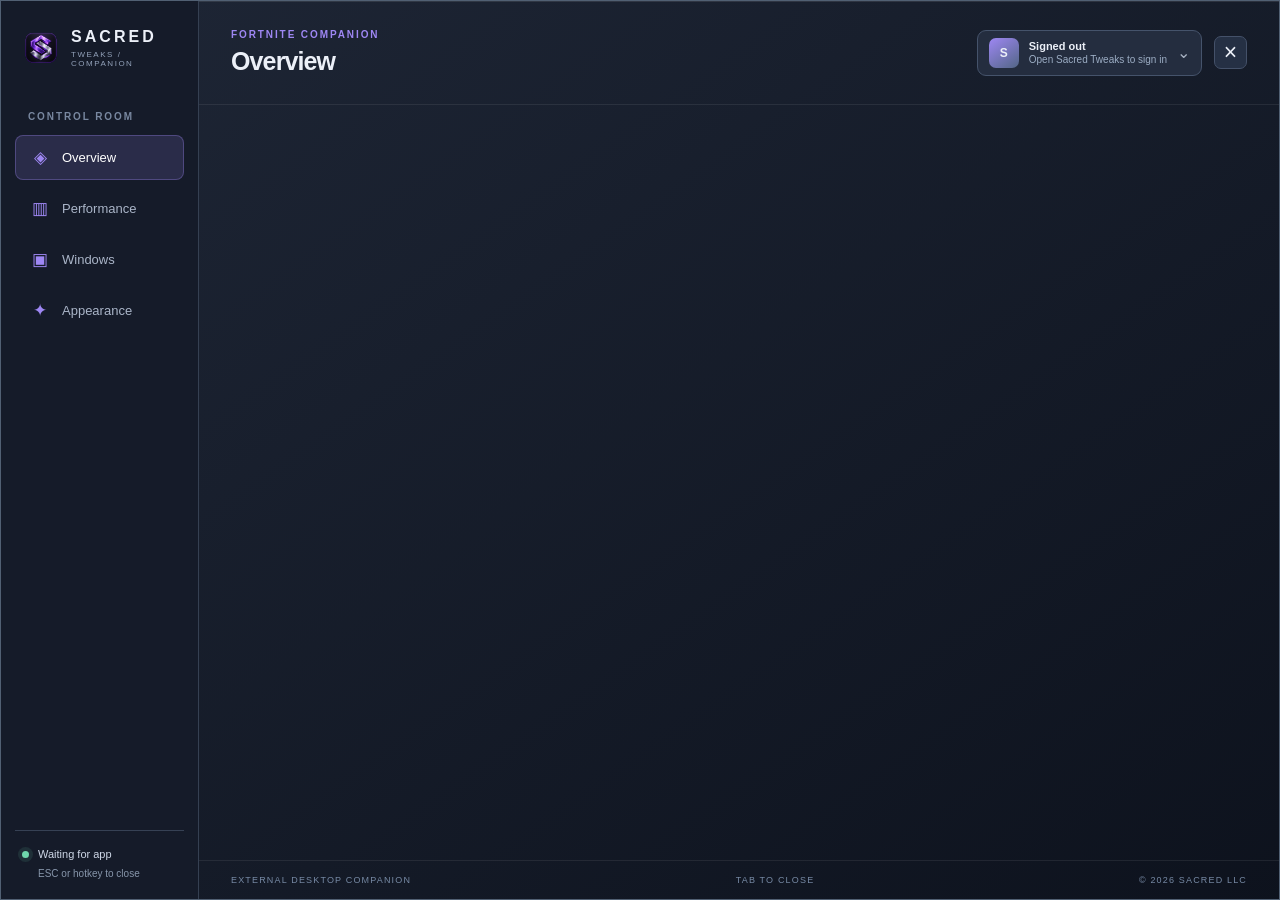
==== web/overlay.html @ 525fccee "Replace Game Bar widget with standalone Fortnite companion window" ====
<!doctype html>
<html lang="en">
<head>
 <meta charset="utf-8">
 <meta name="viewport" content="width=device-width,initial-scale=1">
 <meta http-equiv="Content-Security-Policy" content="default-src 'self'; script-src 'self' 'unsafe-eval'; style-src 'self' 'unsafe-inline'; img-src 'self' data:; connect-src 'none'; object-src 'none'; base-uri 'none'">
 <title>Sacred Tweaks • Companion</title>
 <link rel="icon" href="../assets/sacred-app-icon.png">
 <link rel="stylesheet" href="overlay.css">
 <script defer src="overlay.js"></script>
</head>
<body>
 <div class="shell">
  <aside class="rail">
   <div class="brand"><img src="../assets/sacred-app-icon.png" alt=""><span><strong>SACRED</strong><small>TWEAKS / COMPANION</small></span></div>
   <div class="rail-label">CONTROL ROOM</div>
   <nav aria-label="Overlay pages">
    <button class="nav active" data-page="overview"><span class="symbol">◈</span> Overview</button>
    <button class="nav" data-page="performance"><span class="symbol">▥</span> Performance</button>
    <button class="nav" data-page="windows"><span class="symbol">▣</span> Windows</button>
    <button class="nav" data-page="appearance"><span class="symbol">✦</span> Appearance</button>
   </nav>
   <div class="rail-foot"><span class="live-dot"></span><span id="rail-status">Waiting for app</span><small>ESC or hotkey to close</small></div>
  </aside>
  <div class="workspace">
   <header class="header">
    <div><div class="overline" id="eyebrow">FORTNITE COMPANION</div><h1 id="title">Overview</h1></div>
    <div class="header-actions">
     <button id="account-button" class="account" aria-expanded="false"><span id="avatar" class="avatar">S</span><span><strong id="username">Signed out</strong><small id="license-time">Open Sacred Tweaks to sign in</small></span><span class="chevron">⌄</span></button>
     <button class="close" id="close-button" aria-label="Close overlay">×</button>
     <div class="account-popover" id="account-popover" hidden></div>
    </div>
   </header>
   <main class="content" id="content" aria-live="polite"></main>
   <footer><span>EXTERNAL DESKTOP COMPANION</span><span id="footer-key">TAB TO CLOSE</span><span>© 2026 SACRED LLC</span></footer>
  </div>
 </div>
 <div id="toast" role="status" aria-live="polite"></div>
</body>
</html>
---- web/overlay.css ----
:root{--accent:#9e87f3;--accent-rgb:158,135,243;--surface:#161b26;--panel:#202736;--ink:#ecf0f8;--muted:#9ba8bc;--line:#354052;--opacity:.94;color-scheme:dark}
*{box-sizing:border-box}html,body{margin:0;height:100%;font-family:"Segoe UI Variable","Segoe UI",sans-serif;color:var(--ink);background:#111722}body{overflow:hidden}
button,select,input{font:inherit}button{cursor:pointer;color:inherit}button:focus-visible,select:focus-visible,input:focus-visible{outline:2px solid var(--accent);outline-offset:2px}
.shell{display:grid;grid-template-columns:198px minmax(0,1fr);height:100%;border:1px solid #516073;background:linear-gradient(145deg,rgba(31,39,55,var(--opacity)),rgba(13,18,29,var(--opacity)));box-shadow:inset 0 1px #ffffff18}
.rail{background:#151b29;border-right:1px solid #354052;display:flex;flex-direction:column;padding:27px 14px 20px}
.brand{display:flex;align-items:center;gap:12px;padding:0 8px 43px}.brand img{width:36px;height:36px}.brand strong{font-size:16px;letter-spacing:.19em}.brand small{display:block;color:#93a2ba;font-size:8px;letter-spacing:.19em;margin-top:4px}
.rail-label,.overline{color:var(--accent);font-size:10px;font-weight:700;letter-spacing:.19em}.rail-label{padding:0 13px 13px;color:#7988a0}
nav{display:grid;gap:6px}.nav{display:flex;align-items:center;gap:12px;width:100%;border:1px solid transparent;background:transparent;text-align:left;padding:11px 14px;border-radius:8px;font-size:13px;color:#aab5c8;transition:background .16s,color .16s,transform .16s}.nav:hover{background:#283044;color:#fff;transform:translateX(2px)}.nav.active{background:rgba(var(--accent-rgb),.16);color:#fff;border-color:rgba(var(--accent-rgb),.32)}.symbol{width:20px;text-align:center;color:var(--accent);font-size:17px}
.rail-foot{margin-top:auto;border-top:1px solid #364154;padding:17px 7px 0;font-size:11px;color:#ced7e7;display:grid;grid-template-columns:8px 1fr;align-items:center;gap:8px}.rail-foot small{grid-column:2;color:#8796ab;font-size:10px}.live-dot{height:7px;width:7px;background:#6fd7ad;border-radius:50%;box-shadow:0 0 0 4px #6fd7ad1c}
.workspace{display:flex;flex-direction:column;min-width:0}.header{height:104px;display:flex;align-items:center;justify-content:space-between;padding:24px 32px;border-bottom:1px solid #ffffff13;gap:12px}.header h1{margin:7px 0 0;font-size:25px;letter-spacing:-.035em;font-weight:650}.header-actions{position:relative;display:flex;align-items:center;gap:12px}
.account{background:#242d3f;border:1px solid #45536b;border-radius:9px;display:flex;align-items:center;gap:10px;text-align:left;padding:7px 11px;min-width:187px}.account:hover,.close:hover{border-color:var(--accent);background:#2b344a}.avatar{background:linear-gradient(145deg,var(--accent),#526686);height:30px;width:30px;border-radius:7px;display:grid;place-items:center;font-size:12px;font-weight:700}.account strong{display:block;font-size:11px;max-width:120px;overflow:hidden;text-overflow:ellipsis;white-space:nowrap}.account small{display:block;color:#9cadc4;font-size:10px;margin-top:2px}.chevron{margin-left:auto;color:#a9b4c4}.close{width:33px;height:33px;border:1px solid #445169;border-radius:7px;background:#253044;font-size:23px;line-height:1;transition:.16s}
.account[data-tier=elite] .avatar{background:linear-gradient(145deg,#bf9aff,#59479b)}.account[data-tier=pro] .avatar{background:linear-gradient(145deg,#79bcec,#3e6b8d)}.account[data-tier=core] .avatar{background:linear-gradient(145deg,#a7b2c5,#556272)}
.account-popover{position:absolute;z-index:5;right:45px;top:49px;width:230px;background:#263147;border:1px solid #52617b;border-radius:9px;padding:16px;box-shadow:0 18px 38px #0008;font-size:12px}.account-popover[hidden]{display:none}.account-popover strong,.account-popover small{display:block}.account-popover small{color:#a4b1c6;margin-top:5px}.account-popover button{width:100%;margin-top:13px;background:#35415b;border:1px solid #60718d;border-radius:6px;padding:8px}
.content{flex:1;overflow-y:auto;padding:27px 32px 22px;scrollbar-color:#4a5a70 transparent}.page{animation:enter .23s ease both}@keyframes enter{from{opacity:0;transform:translateY(8px)}to{opacity:1;transform:translateY(0)}}
.intro{display:flex;align-items:flex-start;justify-content:space-between;gap:15px;margin-bottom:22px}.intro h2{font-size:20px;margin:0 0 5px;letter-spacing:-.025em;font-weight:600}.intro p{margin:0;color:var(--muted);font-size:12px;line-height:1.5}.label{font-size:10px;letter-spacing:.16em;font-weight:700;color:var(--accent);margin-bottom:11px}
.grid{display:grid;grid-template-columns:1.18fr 1fr;gap:14px}.card{background:linear-gradient(160deg,#252e40,#1b2332);border:1px solid #3e4d63;border-radius:11px;padding:19px;min-width:0}.card h3{font-size:14px;margin:0 0 12px}.card p{color:#aebbd0;font-size:12px;line-height:1.55;margin:0}.card.wide{grid-column:1/-1}.metric{font-size:29px;font-weight:650;letter-spacing:-.04em;margin:10px 0 5px}.metric small{font-size:12px;color:#9eabc0;letter-spacing:0;font-weight:400}.pill{display:inline-flex;align-items:center;gap:7px;border:1px solid rgba(var(--accent-rgb),.4);background:rgba(var(--accent-rgb),.13);color:#d8d0ff;padding:6px 10px;border-radius:5px;font-size:10px;font-weight:700;letter-spacing:.07em}.muted{color:#aebbd0}.row{display:flex;align-items:center;justify-content:space-between;gap:12px}.stack{display:grid;gap:12px}
.button,.chip{border:1px solid #526078;border-radius:7px;background:#313d54;padding:9px 13px;font-size:12px;font-weight:600;transition:background .16s,transform .16s,border .16s}.button:hover,.chip:hover{background:#3b4b65;transform:translateY(-1px)}.button:active,.chip:active{transform:translateY(1px)}.button.primary{background:var(--accent);color:#101522;border-color:var(--accent)}.button.primary:hover{filter:brightness(1.12)}.button:disabled{opacity:.45;cursor:not-allowed;transform:none}
.field{display:grid;gap:7px;font-size:11px;color:#c4d0e0}.field select,.field input[type=number]{background:#17202e;border:1px solid #536179;border-radius:7px;color:#eef3fa;height:37px;padding:0 11px}.field input[type=range]{width:100%;accent-color:var(--accent);cursor:pointer}.options{display:grid;grid-template-columns:repeat(2,minmax(0,1fr));gap:9px}.choice{border:1px solid #4b5a72;border-radius:8px;padding:13px;background:#232d40;cursor:pointer}.choice:has(input:checked){border-color:var(--accent);background:rgba(var(--accent-rgb),.14)}.choice input{accent-color:var(--accent);margin:0 8px 0 0}.choice strong{font-size:12px}.choice small{display:block;color:#9eacc0;font-size:10px;margin:5px 0 0 22px}.result{max-height:150px;overflow:auto;color:#b7c7d9;font-size:11px}.result div{padding:6px;border-bottom:1px solid #ffffff13}.notice{border-left:2px solid var(--accent);padding:10px 12px;background:#2b3142;color:#b8c5d8;font-size:11px;line-height:1.5}
footer{display:flex;justify-content:space-between;padding:14px 32px;border-top:1px solid #ffffff13;color:#778aa5;font-size:9px;letter-spacing:.13em}
#toast{position:absolute;bottom:48px;right:26px;max-width:350px;background:#35415a;color:#f4f6fc;border:1px solid #70809b;border-radius:7px;padding:10px 14px;box-shadow:0 9px 24px #0008;font-size:12px}#toast:empty{display:none}
body[data-accent=blue]{--accent:#76bdeb;--accent-rgb:118,189,235}body[data-accent=amber]{--accent:#e5bc7c;--accent-rgb:229,188,124}body[data-reduced=true] *,body[data-reduced=true] *:before{animation:none!important;transition:none!important}
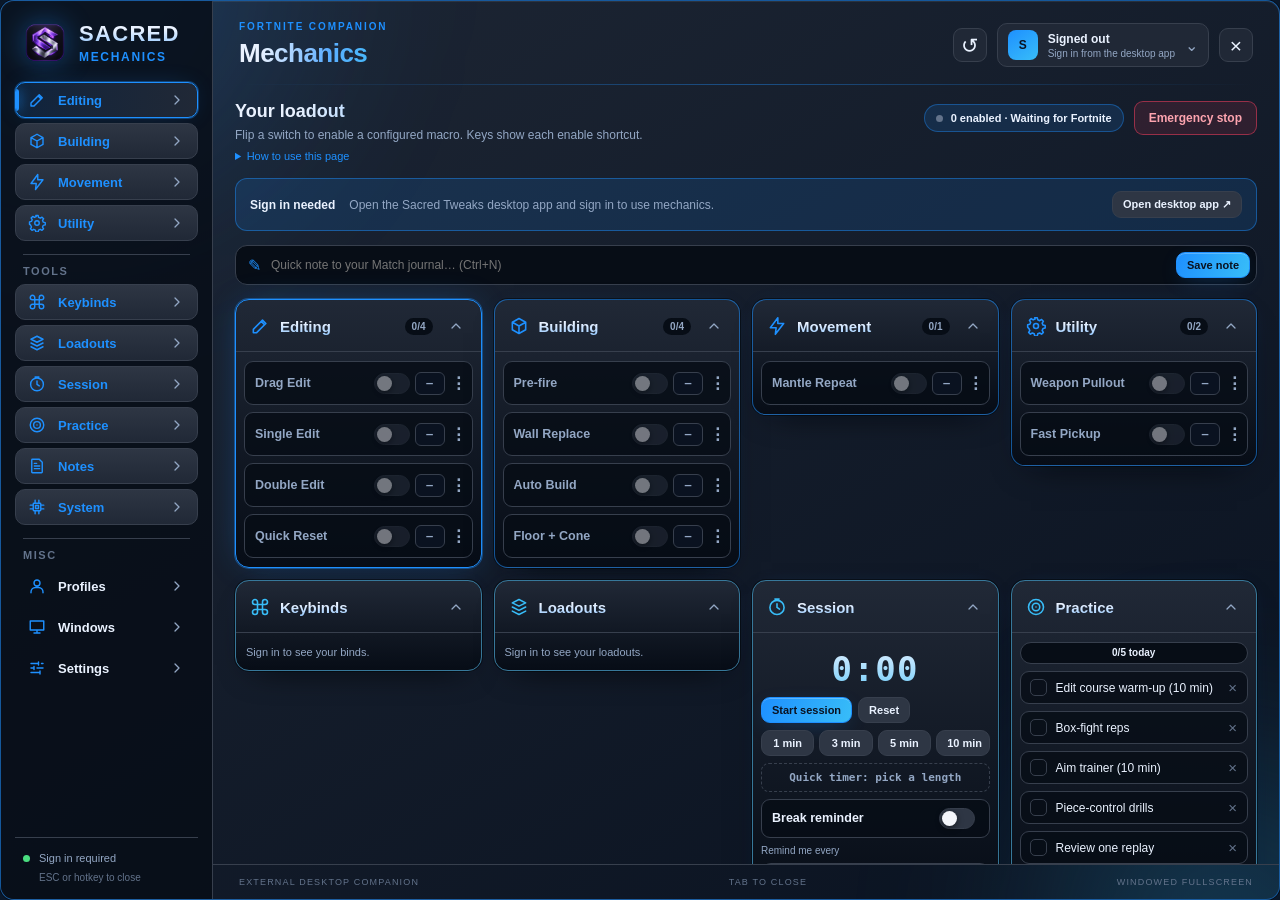
==== commit 5c414aaa: "Sacred Tweaks 0.7.0: auto-updater, redesigned UI and new server features - Server: public update fee" ====
--- a/web/overlay.html
+++ b/web/overlay.html
@@ -7,32 +7,53 @@
  <title>Sacred Tweaks • Companion</title>
  <link rel="icon" href="../assets/sacred-app-icon.png">
  <link rel="stylesheet" href="overlay.css">
+ <link rel="stylesheet" href="effects.css">
+ <script defer src="themes.js"></script>
+ <script defer src="sound.js"></script>
+ <script defer src="particles.js"></script>
+ <script defer src="select.js"></script>
  <script defer src="overlay.js"></script>
+ <script defer src="motion.js"></script>
 </head>
 <body>
  <div class="shell">
   <aside class="rail">
-   <div class="brand"><img src="../assets/sacred-app-icon.png" alt=""><span><strong>SACRED</strong><small>TWEAKS / COMPANION</small></span></div>
-   <div class="rail-label">CONTROL ROOM</div>
-   <nav aria-label="Overlay pages">
-    <button class="nav active" data-page="overview"><span class="symbol">◈</span> Overview</button>
-    <button class="nav" data-page="performance"><span class="symbol">▥</span> Performance</button>
-    <button class="nav" data-page="windows"><span class="symbol">▣</span> Windows</button>
-    <button class="nav" data-page="appearance"><span class="symbol">✦</span> Appearance</button>
+   <div class="brand"><img src="../assets/sacred-app-icon.png" alt=""><span><strong>SACRED</strong><small>MECHANICS</small></span></div>
+   <nav aria-label="Mechanic categories">
+    <button class="nav" data-page="home" data-cat="editing"><svg class="ico" viewBox="0 0 24 24" aria-hidden="true"><path d="M4 20h4L19 9l-4-4L4 16z M13.5 6.5l4 4"/></svg><span>Editing</span><svg class="chev" viewBox="0 0 24 24" aria-hidden="true"><path d="m9 6 6 6-6 6"/></svg></button>
+    <button class="nav" data-page="home" data-cat="building"><svg class="ico" viewBox="0 0 24 24" aria-hidden="true"><path d="m12 3 8 4.5v9L12 21l-8-4.5v-9z M12 12l8-4.5 M12 12v9 M12 12 4 7.5"/></svg><span>Building</span><svg class="chev" viewBox="0 0 24 24" aria-hidden="true"><path d="m9 6 6 6-6 6"/></svg></button>
+    <button class="nav" data-page="home" data-cat="movement"><svg class="ico" viewBox="0 0 24 24" aria-hidden="true"><path d="M13 2 4 14h7l-1 8 10-13h-7z"/></svg><span>Movement</span><svg class="chev" viewBox="0 0 24 24" aria-hidden="true"><path d="m9 6 6 6-6 6"/></svg></button>
+    <button class="nav" data-page="home" data-cat="utility"><svg class="ico" viewBox="0 0 24 24" aria-hidden="true"><path d="M12 9a3 3 0 1 0 0 6 3 3 0 0 0 0-6z M10.5 2h3l.6 2.6 2.3 1 2.3-1.4 2.1 2.1-1.4 2.3 1 2.3 2.6.6v3l-2.6.6-1 2.3 1.4 2.3-2.1 2.1-2.3-1.4-2.3 1-.6 2.6h-3l-.6-2.6-2.3-1-2.3 1.4-2.1-2.1 1.4-2.3-1-2.3L2 13.5v-3l2.6-.6 1-2.3-1.4-2.3 2.1-2.1 2.3 1.4 2.3-1z"/></svg><span>Utility</span><svg class="chev" viewBox="0 0 24 24" aria-hidden="true"><path d="m9 6 6 6-6 6"/></svg></button>
+   </nav>
+   <div class="rail-label">TOOLS</div>
+   <nav aria-label="Companion tools">
+    <button class="nav" data-page="home" data-cat="keybinds"><svg class="ico" viewBox="0 0 24 24" aria-hidden="true"><path d="M9 6a3 3 0 1 0-3 3h12a3 3 0 1 0-3-3v12a3 3 0 1 0 3-3H6a3 3 0 1 0 3 3z"/></svg><span>Keybinds</span><svg class="chev" viewBox="0 0 24 24" aria-hidden="true"><path d="m9 6 6 6-6 6"/></svg></button>
+    <button class="nav" data-page="home" data-cat="loadouts"><svg class="ico" viewBox="0 0 24 24" aria-hidden="true"><path d="M12 3 4 7l8 4 8-4z M4 12l8 4 8-4 M4 17l8 4 8-4"/></svg><span>Loadouts</span><svg class="chev" viewBox="0 0 24 24" aria-hidden="true"><path d="m9 6 6 6-6 6"/></svg></button>
+    <button class="nav" data-page="home" data-cat="session"><svg class="ico" viewBox="0 0 24 24" aria-hidden="true"><path d="M12 21a8.5 8.5 0 1 0 0-17 8.5 8.5 0 0 0 0 17z M12 8v4.5l3 2 M9.5 2.5h5"/></svg><span>Session</span><svg class="chev" viewBox="0 0 24 24" aria-hidden="true"><path d="m9 6 6 6-6 6"/></svg></button>
+    <button class="nav" data-page="home" data-cat="practice"><svg class="ico" viewBox="0 0 24 24" aria-hidden="true"><path d="M12 21a9 9 0 1 0 0-18 9 9 0 0 0 0 18z M12 16.5a4.5 4.5 0 1 0 0-9 4.5 4.5 0 0 0 0 9z M12 12h.01"/></svg><span>Practice</span><svg class="chev" viewBox="0 0 24 24" aria-hidden="true"><path d="m9 6 6 6-6 6"/></svg></button>
+    <button class="nav" data-page="home" data-cat="notes"><svg class="ico" viewBox="0 0 24 24" aria-hidden="true"><path d="M6 3h9l4 4v13a1 1 0 0 1-1 1H6a1 1 0 0 1-1-1V4a1 1 0 0 1 1-1z M8.5 12h7 M8.5 15.5h7 M8.5 8.5h3"/></svg><span>Notes</span><svg class="chev" viewBox="0 0 24 24" aria-hidden="true"><path d="m9 6 6 6-6 6"/></svg></button>
+    <button class="nav" data-page="home" data-cat="system"><svg class="ico" viewBox="0 0 24 24" aria-hidden="true"><path d="M8 7h8a1 1 0 0 1 1 1v8a1 1 0 0 1-1 1H8a1 1 0 0 1-1-1V8a1 1 0 0 1 1-1z M10 10h4v4h-4z M9.5 3v4 M14.5 3v4 M9.5 17v4 M14.5 17v4 M3 9.5h4 M3 14.5h4 M17 9.5h4 M17 14.5h4"/></svg><span>System</span><svg class="chev" viewBox="0 0 24 24" aria-hidden="true"><path d="m9 6 6 6-6 6"/></svg></button>
+   </nav>
+   <div class="rail-label">MISC</div>
+   <nav aria-label="Companion pages">
+    <button class="nav plain" data-page="macros"><svg class="ico" viewBox="0 0 24 24" aria-hidden="true"><path d="M12 12a4 4 0 1 0 0-8 4 4 0 0 0 0 8z M4 21v-1a6 6 0 0 1 6-6h4a6 6 0 0 1 6 6v1"/></svg><span>Profiles</span><svg class="chev" viewBox="0 0 24 24" aria-hidden="true"><path d="m9 6 6 6-6 6"/></svg></button>
+    <button class="nav plain" data-page="windows"><svg class="ico" viewBox="0 0 24 24" aria-hidden="true"><path d="M3 4h18v12H3z M8 20h8 M12 16v4"/></svg><span>Windows</span><svg class="chev" viewBox="0 0 24 24" aria-hidden="true"><path d="m9 6 6 6-6 6"/></svg></button>
+    <button class="nav plain" data-page="appearance"><svg class="ico" viewBox="0 0 24 24" aria-hidden="true"><path d="M4 6h10 M18 6h2 M4 12h4 M12 12h8 M4 18h12 M14 4v4 M8 10v4 M16 16v4"/></svg><span>Settings</span><svg class="chev" viewBox="0 0 24 24" aria-hidden="true"><path d="m9 6 6 6-6 6"/></svg></button>
    </nav>
    <div class="rail-foot"><span class="live-dot"></span><span id="rail-status">Waiting for app</span><small>ESC or hotkey to close</small></div>
   </aside>
   <div class="workspace">
    <header class="header">
-    <div><div class="overline" id="eyebrow">FORTNITE COMPANION</div><h1 id="title">Overview</h1></div>
+    <div><div class="overline" id="eyebrow">FORTNITE COMPANION</div><h1 id="title">Mechanics</h1></div>
     <div class="header-actions">
+     <button class="close reset-layout" id="reset-layout" aria-label="Reset overlay size and position" title="Reset overlay size and position">↺</button>
      <button id="account-button" class="account" aria-expanded="false"><span id="avatar" class="avatar">S</span><span><strong id="username">Signed out</strong><small id="license-time">Open Sacred Tweaks to sign in</small></span><span class="chevron">⌄</span></button>
      <button class="close" id="close-button" aria-label="Close overlay">×</button>
      <div class="account-popover" id="account-popover" hidden></div>
     </div>
    </header>
    <main class="content" id="content" aria-live="polite"></main>
-   <footer><span>EXTERNAL DESKTOP COMPANION</span><span id="footer-key">TAB TO CLOSE</span><span>© 2026 SACRED LLC</span></footer>
+   <footer><span>EXTERNAL DESKTOP COMPANION</span><span id="footer-key">TAB TO CLOSE</span><span>WINDOWED FULLSCREEN</span></footer>
   </div>
  </div>
  <div id="toast" role="status" aria-live="polite"></div>
--- a/web/overlay.css
+++ b/web/overlay.css
@@ -1,21 +1,315 @@
-:root{--accent:#9e87f3;--accent-rgb:158,135,243;--surface:#161b26;--panel:#202736;--ink:#ecf0f8;--muted:#9ba8bc;--line:#354052;--opacity:.94;color-scheme:dark}
-*{box-sizing:border-box}html,body{margin:0;height:100%;font-family:"Segoe UI Variable","Segoe UI",sans-serif;color:var(--ink);background:#111722}body{overflow:hidden}
-button,select,input{font:inherit}button{cursor:pointer;color:inherit}button:focus-visible,select:focus-visible,input:focus-visible{outline:2px solid var(--accent);outline-offset:2px}
-.shell{display:grid;grid-template-columns:198px minmax(0,1fr);height:100%;border:1px solid #516073;background:linear-gradient(145deg,rgba(31,39,55,var(--opacity)),rgba(13,18,29,var(--opacity)));box-shadow:inset 0 1px #ffffff18}
-.rail{background:#151b29;border-right:1px solid #354052;display:flex;flex-direction:column;padding:27px 14px 20px}
-.brand{display:flex;align-items:center;gap:12px;padding:0 8px 43px}.brand img{width:36px;height:36px}.brand strong{font-size:16px;letter-spacing:.19em}.brand small{display:block;color:#93a2ba;font-size:8px;letter-spacing:.19em;margin-top:4px}
-.rail-label,.overline{color:var(--accent);font-size:10px;font-weight:700;letter-spacing:.19em}.rail-label{padding:0 13px 13px;color:#7988a0}
-nav{display:grid;gap:6px}.nav{display:flex;align-items:center;gap:12px;width:100%;border:1px solid transparent;background:transparent;text-align:left;padding:11px 14px;border-radius:8px;font-size:13px;color:#aab5c8;transition:background .16s,color .16s,transform .16s}.nav:hover{background:#283044;color:#fff;transform:translateX(2px)}.nav.active{background:rgba(var(--accent-rgb),.16);color:#fff;border-color:rgba(var(--accent-rgb),.32)}.symbol{width:20px;text-align:center;color:var(--accent);font-size:17px}
-.rail-foot{margin-top:auto;border-top:1px solid #364154;padding:17px 7px 0;font-size:11px;color:#ced7e7;display:grid;grid-template-columns:8px 1fr;align-items:center;gap:8px}.rail-foot small{grid-column:2;color:#8796ab;font-size:10px}.live-dot{height:7px;width:7px;background:#6fd7ad;border-radius:50%;box-shadow:0 0 0 4px #6fd7ad1c}
-.workspace{display:flex;flex-direction:column;min-width:0}.header{height:104px;display:flex;align-items:center;justify-content:space-between;padding:24px 32px;border-bottom:1px solid #ffffff13;gap:12px}.header h1{margin:7px 0 0;font-size:25px;letter-spacing:-.035em;font-weight:650}.header-actions{position:relative;display:flex;align-items:center;gap:12px}
-.account{background:#242d3f;border:1px solid #45536b;border-radius:9px;display:flex;align-items:center;gap:10px;text-align:left;padding:7px 11px;min-width:187px}.account:hover,.close:hover{border-color:var(--accent);background:#2b344a}.avatar{background:linear-gradient(145deg,var(--accent),#526686);height:30px;width:30px;border-radius:7px;display:grid;place-items:center;font-size:12px;font-weight:700}.account strong{display:block;font-size:11px;max-width:120px;overflow:hidden;text-overflow:ellipsis;white-space:nowrap}.account small{display:block;color:#9cadc4;font-size:10px;margin-top:2px}.chevron{margin-left:auto;color:#a9b4c4}.close{width:33px;height:33px;border:1px solid #445169;border-radius:7px;background:#253044;font-size:23px;line-height:1;transition:.16s}
-.account[data-tier=elite] .avatar{background:linear-gradient(145deg,#bf9aff,#59479b)}.account[data-tier=pro] .avatar{background:linear-gradient(145deg,#79bcec,#3e6b8d)}.account[data-tier=core] .avatar{background:linear-gradient(145deg,#a7b2c5,#556272)}
-.account-popover{position:absolute;z-index:5;right:45px;top:49px;width:230px;background:#263147;border:1px solid #52617b;border-radius:9px;padding:16px;box-shadow:0 18px 38px #0008;font-size:12px}.account-popover[hidden]{display:none}.account-popover strong,.account-popover small{display:block}.account-popover small{color:#a4b1c6;margin-top:5px}.account-popover button{width:100%;margin-top:13px;background:#35415b;border:1px solid #60718d;border-radius:6px;padding:8px}
-.content{flex:1;overflow-y:auto;padding:27px 32px 22px;scrollbar-color:#4a5a70 transparent}.page{animation:enter .23s ease both}@keyframes enter{from{opacity:0;transform:translateY(8px)}to{opacity:1;transform:translateY(0)}}
-.intro{display:flex;align-items:flex-start;justify-content:space-between;gap:15px;margin-bottom:22px}.intro h2{font-size:20px;margin:0 0 5px;letter-spacing:-.025em;font-weight:600}.intro p{margin:0;color:var(--muted);font-size:12px;line-height:1.5}.label{font-size:10px;letter-spacing:.16em;font-weight:700;color:var(--accent);margin-bottom:11px}
-.grid{display:grid;grid-template-columns:1.18fr 1fr;gap:14px}.card{background:linear-gradient(160deg,#252e40,#1b2332);border:1px solid #3e4d63;border-radius:11px;padding:19px;min-width:0}.card h3{font-size:14px;margin:0 0 12px}.card p{color:#aebbd0;font-size:12px;line-height:1.55;margin:0}.card.wide{grid-column:1/-1}.metric{font-size:29px;font-weight:650;letter-spacing:-.04em;margin:10px 0 5px}.metric small{font-size:12px;color:#9eabc0;letter-spacing:0;font-weight:400}.pill{display:inline-flex;align-items:center;gap:7px;border:1px solid rgba(var(--accent-rgb),.4);background:rgba(var(--accent-rgb),.13);color:#d8d0ff;padding:6px 10px;border-radius:5px;font-size:10px;font-weight:700;letter-spacing:.07em}.muted{color:#aebbd0}.row{display:flex;align-items:center;justify-content:space-between;gap:12px}.stack{display:grid;gap:12px}
-.button,.chip{border:1px solid #526078;border-radius:7px;background:#313d54;padding:9px 13px;font-size:12px;font-weight:600;transition:background .16s,transform .16s,border .16s}.button:hover,.chip:hover{background:#3b4b65;transform:translateY(-1px)}.button:active,.chip:active{transform:translateY(1px)}.button.primary{background:var(--accent);color:#101522;border-color:var(--accent)}.button.primary:hover{filter:brightness(1.12)}.button:disabled{opacity:.45;cursor:not-allowed;transform:none}
-.field{display:grid;gap:7px;font-size:11px;color:#c4d0e0}.field select,.field input[type=number]{background:#17202e;border:1px solid #536179;border-radius:7px;color:#eef3fa;height:37px;padding:0 11px}.field input[type=range]{width:100%;accent-color:var(--accent);cursor:pointer}.options{display:grid;grid-template-columns:repeat(2,minmax(0,1fr));gap:9px}.choice{border:1px solid #4b5a72;border-radius:8px;padding:13px;background:#232d40;cursor:pointer}.choice:has(input:checked){border-color:var(--accent);background:rgba(var(--accent-rgb),.14)}.choice input{accent-color:var(--accent);margin:0 8px 0 0}.choice strong{font-size:12px}.choice small{display:block;color:#9eacc0;font-size:10px;margin:5px 0 0 22px}.result{max-height:150px;overflow:auto;color:#b7c7d9;font-size:11px}.result div{padding:6px;border-bottom:1px solid #ffffff13}.notice{border-left:2px solid var(--accent);padding:10px 12px;background:#2b3142;color:#b8c5d8;font-size:11px;line-height:1.5}
-footer{display:flex;justify-content:space-between;padding:14px 32px;border-top:1px solid #ffffff13;color:#778aa5;font-size:9px;letter-spacing:.13em}
-#toast{position:absolute;bottom:48px;right:26px;max-width:350px;background:#35415a;color:#f4f6fc;border:1px solid #70809b;border-radius:7px;padding:10px 14px;box-shadow:0 9px 24px #0008;font-size:12px}#toast:empty{display:none}
-body[data-accent=blue]{--accent:#76bdeb;--accent-rgb:118,189,235}body[data-accent=amber]{--accent:#e5bc7c;--accent-rgb:229,188,124}body[data-reduced=true] *,body[data-reduced=true] *:before{animation:none!important;transition:none!important}
+/* Copyright (c) 2026 Sacred LLC. Companion overlay: mechanics board.
+   Every colour derives from five theme tokens set by overlay.js. */
+:root{
+  --accent:#1E90FF;--accent-2:#38BDF8;--accent-rgb:30,144,255;--surface:#0A1220;--ink:#EAF2FF;--muted:#93A7C4;--opacity:.96;
+  --sunken:color-mix(in srgb,var(--surface) 70%,#000);
+  --raised:color-mix(in srgb,var(--surface) 90%,var(--ink) 10%);
+  --raised-2:color-mix(in srgb,var(--surface) 84%,var(--ink) 16%);
+  --line:color-mix(in srgb,var(--surface) 80%,var(--ink) 20%);
+  --dim:color-mix(in srgb,var(--muted) 65%,var(--surface));
+  --glow:rgba(var(--accent-rgb),.42);--glow-soft:rgba(var(--accent-rgb),.14);
+  --ease-out:cubic-bezier(.16,1,.3,1);--ease-spring:cubic-bezier(.34,1.56,.64,1);
+  color-scheme:dark}
+*{box-sizing:border-box}
+html,body{margin:0;height:100%;font-family:"Segoe UI Variable Display","Segoe UI Variable","Segoe UI",sans-serif;color:var(--ink);background:var(--surface)}
+body{overflow:hidden}
+button,select,input{font:inherit;color:inherit}
+button{cursor:pointer}
+:focus-visible{outline:2px solid var(--accent);outline-offset:2px}
+.ico,.chev{width:20px;height:20px;fill:none;stroke:currentColor;stroke-width:1.9;stroke-linecap:round;stroke-linejoin:round;flex-shrink:0}
+.chev{width:16px;height:16px}
+
+/* Frame */
+.shell{position:relative;isolation:isolate;overflow:hidden;display:grid;grid-template-columns:212px minmax(0,1fr);height:100%;
+  border:1.5px solid rgba(var(--accent-rgb),.55);border-radius:14px;
+  background:linear-gradient(150deg,color-mix(in srgb,var(--raised) calc(var(--opacity) * 100%),transparent),color-mix(in srgb,var(--surface) calc(var(--opacity) * 100%),transparent));
+  box-shadow:0 0 0 1px #0008,0 0 40px -10px var(--glow),inset 0 1px #ffffff14}
+.shell:before,.shell:after{content:"";position:absolute;z-index:-1;pointer-events:none;border-radius:50%;filter:blur(80px)}
+.shell:before{width:720px;height:720px;left:-280px;top:-380px;background:radial-gradient(circle,var(--glow),transparent 62%);opacity:.6;animation:aurora-a 22s ease-in-out infinite alternate}
+.shell:after{width:620px;height:620px;right:-260px;bottom:-340px;background:radial-gradient(circle,color-mix(in srgb,var(--accent-2) 30%,transparent),transparent 60%);animation:aurora-b 28s ease-in-out infinite alternate}
+@keyframes aurora-a{to{transform:translate(220px,160px) scale(1.15)}}
+@keyframes aurora-b{to{transform:translate(-180px,-120px) scale(.9)}}
+
+/* Rail */
+.rail{display:flex;flex-direction:column;gap:10px;padding:22px 14px 16px;background:color-mix(in srgb,var(--sunken) 82%,transparent);border-right:1px solid var(--line)}
+.brand{display:flex;align-items:center;gap:12px;padding:2px 8px 16px}
+.brand img{width:44px;height:44px;filter:drop-shadow(0 0 14px var(--glow));animation:breathe 4s ease-in-out infinite}
+.brand strong{display:block;font-size:22px;font-weight:800;letter-spacing:.06em;line-height:1}
+.brand small{display:block;margin-top:5px;font-size:12px;font-weight:700;letter-spacing:.14em;color:var(--accent)}
+@keyframes breathe{50%{filter:drop-shadow(0 0 26px rgba(var(--accent-rgb),.75))}}
+nav{display:grid;gap:8px}
+.nav{position:relative;overflow:hidden;isolation:isolate;display:flex;align-items:center;gap:12px;width:100%;padding:13px 14px;border:1px solid var(--line);border-radius:10px;
+  background:linear-gradient(180deg,var(--raised-2),var(--raised));text-align:left;font-size:14px;font-weight:650;color:var(--accent);
+  transition:transform .3s var(--ease-out),border-color .25s,box-shadow .3s,background .25s}
+.nav.plain{color:var(--ink);background:transparent;border-color:transparent}
+.nav .ico{color:var(--accent);transition:transform .45s var(--ease-spring)}
+.nav span{flex:1}
+.nav .chev{color:var(--muted);transition:transform .35s var(--ease-spring)}
+.nav:hover{transform:translateX(3px);border-color:rgba(var(--accent-rgb),.5);box-shadow:0 0 22px -10px var(--glow)}
+.nav:hover .ico{transform:scale(1.15) rotate(-8deg)}
+.nav:hover .chev{transform:translateX(3px);color:var(--ink)}
+.nav.active{border-color:var(--accent);background:linear-gradient(90deg,var(--glow-soft),var(--raised));box-shadow:0 0 0 1px rgba(var(--accent-rgb),.35),0 0 26px -10px var(--glow)}
+.nav.active:before{content:"";position:absolute;left:0;top:50%;width:3px;height:22px;margin-top:-11px;border-radius:0 3px 3px 0;background:var(--accent);box-shadow:0 0 12px var(--accent);animation:indicator .45s var(--ease-spring)}
+.nav.plain.active{background:var(--glow-soft)}
+@keyframes indicator{from{transform:scaleY(0)}}
+.rail-label{margin:12px 8px 0;padding-top:14px;border-top:1px solid var(--line);font-size:11px;font-weight:700;letter-spacing:.14em;color:var(--dim)}
+.rail-foot{margin-top:auto;padding:14px 8px 0;border-top:1px solid var(--line);display:grid;grid-template-columns:8px 1fr;align-items:center;gap:8px;font-size:11px;color:var(--muted)}
+.rail-foot small{grid-column:2;color:var(--dim);font-size:10px}
+.live-dot{height:7px;width:7px;border-radius:50%;background:#4ade80;animation:pulse 2.4s ease-in-out infinite}
+@keyframes pulse{0%,100%{box-shadow:0 0 0 0 #4ade8066}50%{box-shadow:0 0 0 6px #4ade8000}}
+
+/* Header */
+.workspace{display:flex;flex-direction:column;min-width:0;min-height:0}
+.header{position:relative;display:flex;align-items:center;justify-content:space-between;gap:12px;padding:20px 26px 16px}
+.header:after{content:"";position:absolute;left:26px;right:26px;bottom:0;height:1px;background:linear-gradient(90deg,transparent,var(--glow),transparent)}
+.overline{font-size:10px;font-weight:700;letter-spacing:.19em;color:var(--accent)}
+.header h1{margin:6px 0 0;font-size:26px;font-weight:700;letter-spacing:-.02em}
+.header-actions{position:relative;display:flex;align-items:center;gap:10px}
+.account{display:flex;align-items:center;gap:10px;min-width:180px;padding:6px 10px;border:1px solid var(--line);border-radius:10px;background:var(--raised);text-align:left}
+.avatar{display:grid;place-items:center;width:30px;height:30px;border-radius:8px;background:linear-gradient(145deg,var(--accent),var(--accent-2));color:var(--surface);font-size:12px;font-weight:800}
+.account strong{display:block;max-width:120px;overflow:hidden;text-overflow:ellipsis;white-space:nowrap;font-size:12px}
+.account small{display:block;margin-top:2px;font-size:10px;color:var(--muted)}
+.chevron{margin-left:auto;color:var(--muted);transition:transform .3s var(--ease-spring)}
+.account[aria-expanded=true] .chevron{transform:rotate(180deg)}
+.close{width:34px;height:34px;border:1px solid var(--line);border-radius:9px;background:var(--raised);font-size:21px;line-height:1;transition:transform .35s var(--ease-spring),border-color .2s,box-shadow .3s}
+.close:hover,.account:hover{border-color:var(--accent);box-shadow:0 0 18px -6px var(--glow)}
+#close-button:hover{transform:rotate(90deg)}
+.reset-layout:hover{transform:rotate(-180deg)}
+.account-popover{position:absolute;z-index:5;right:44px;top:48px;width:236px;padding:16px;border:1px solid var(--line);border-radius:12px;background:var(--raised-2);box-shadow:0 18px 40px #0009;font-size:12px;transform-origin:top right;animation:drop .35s var(--ease-spring) both}
+.account-popover[hidden]{display:none}
+.account-popover strong,.account-popover small{display:block}
+.account-popover small{margin-top:5px;color:var(--muted)}
+.account-popover button{width:100%;margin-top:13px;padding:8px;border:1px solid var(--line);border-radius:8px;background:var(--raised)}
+@keyframes drop{from{opacity:0;transform:translateY(-6px) scale(.92)}}
+
+/* Content */
+.content{flex:1;min-height:0;overflow-y:auto;padding:16px 22px;scrollbar-color:var(--line) transparent}
+.intro{display:flex;align-items:flex-start;justify-content:space-between;gap:16px;margin-bottom:16px;animation:rise .5s var(--ease-out) both}
+.intro h2{margin:0 0 4px;font-size:18px;font-weight:650}
+.intro p{margin:0;font-size:12px;line-height:1.5;color:var(--muted)}
+.guide{margin-top:6px;font-size:11px;color:var(--muted)}
+.guide summary{cursor:pointer;color:var(--accent)}
+.guide p{max-width:620px;margin-top:6px}
+.board-status{display:flex;align-items:center;gap:10px}
+.pill{display:inline-flex;align-items:center;gap:8px;padding:7px 11px;border:1px solid rgba(var(--accent-rgb),.4);border-radius:999px;background:var(--glow-soft);font-size:11px;font-weight:650;white-space:nowrap}
+.pulse{width:7px;height:7px;border-radius:50%;background:var(--dim)}
+.pill.hot .pulse{background:var(--accent);box-shadow:0 0 10px var(--accent);animation:pulse-accent 1.6s ease-in-out infinite}
+@keyframes pulse-accent{50%{transform:scale(1.5);opacity:.6}}
+.banner{display:flex;align-items:center;gap:14px;margin-bottom:14px;padding:12px 14px;border:1px solid rgba(var(--accent-rgb),.45);border-radius:12px;background:var(--glow-soft);font-size:12px;animation:rise .5s .05s var(--ease-out) both}
+.banner span{flex:1;color:var(--muted)}
+
+/* Mechanics board */
+.board{display:grid;grid-template-columns:repeat(4,minmax(0,1fr));gap:12px;align-items:start;margin-bottom:14px}
+.mech-col{position:relative;isolation:isolate;border:1.5px solid rgba(var(--accent-rgb),.55);border-radius:14px;background:linear-gradient(180deg,var(--raised),var(--sunken));
+  box-shadow:0 0 0 1px #0007,0 14px 34px -20px #000,0 0 22px -14px var(--glow);animation:rise .55s var(--ease-out) both;transition:border-color .3s,box-shadow .35s,transform .35s var(--ease-out)}
+.mech-col:nth-child(2){animation-delay:.05s}.mech-col:nth-child(3){animation-delay:.1s}.mech-col:nth-child(4){animation-delay:.15s}
+.mech-col.focus{border-color:var(--accent);box-shadow:0 0 0 1px rgba(var(--accent-rgb),.4),0 0 34px -10px var(--glow)}
+.mech-col:hover{transform:translateY(-2px)}
+.mech-col header{display:flex;align-items:center;gap:10px;padding:13px 12px 12px 14px;border-bottom:1px solid var(--line);color:var(--accent)}
+.mech-col h3{flex:1;margin:0;font-size:15px;font-weight:700;color:var(--ink)}
+.count{font-size:10px;font-weight:700;color:var(--muted);padding:3px 7px;border-radius:999px;background:var(--sunken)}
+.col-toggle{display:grid;place-items:center;width:26px;height:26px;padding:0;border:0;border-radius:7px;background:transparent;color:var(--muted);transition:transform .4s var(--ease-spring),background .2s}
+.col-toggle:hover{background:var(--glow-soft);color:var(--ink)}
+.mech-col.collapsed .col-toggle{transform:rotate(180deg)}
+.mech-col.collapsed header{border-bottom-color:transparent}
+.mech-list{display:grid;gap:7px;padding:9px 8px;transition:opacity .25s}
+.mech-col.collapsed .mech-list{display:none}
+.mech-row{position:relative;display:grid;grid-template-columns:minmax(0,1fr) auto auto auto;align-items:center;gap:5px;padding:8px 4px 8px 10px;border:1px solid var(--line);border-radius:9px;
+  background:color-mix(in srgb,var(--sunken) 80%,transparent);animation:rise .45s var(--ease-out) both;transition:border-color .25s,background .25s,box-shadow .3s}
+.mech-row:nth-child(2){animation-delay:.04s}.mech-row:nth-child(3){animation-delay:.08s}.mech-row:nth-child(n+4){animation-delay:.12s}
+.mech-row:hover{border-color:rgba(var(--accent-rgb),.5);background:color-mix(in srgb,var(--raised) 85%,transparent)}
+.mech-row.on{border-color:rgba(var(--accent-rgb),.6);background:linear-gradient(90deg,var(--glow-soft),color-mix(in srgb,var(--sunken) 80%,transparent));box-shadow:inset 3px 0 0 var(--accent)}
+.mech-row.idle .mech-name{color:var(--muted)}
+.mech-name{min-width:0;overflow-wrap:anywhere;font-size:12.5px;font-weight:600;line-height:1.2}
+.mech-key{min-width:30px;padding:5px 5px;border:1px solid var(--line);border-radius:6px;background:var(--surface);font:600 11px/1 Consolas,"Cascadia Mono",monospace;text-align:center;color:var(--muted)}
+.mech-row.on .mech-key{color:var(--ink);border-color:rgba(var(--accent-rgb),.5)}
+.mech-more{width:18px;height:26px;padding:0;border:0;border-radius:6px;background:transparent;color:var(--muted);font-size:17px;font-weight:700;line-height:1}
+.mech-more:hover,.mech-more[aria-expanded=true]{background:var(--glow-soft);color:var(--ink)}
+.mech-detail{margin:-3px 2px 2px;padding:10px 11px;border:1px solid rgba(var(--accent-rgb),.35);border-radius:9px;background:var(--glow-soft);font-size:11px;color:var(--muted);animation:drop .3s var(--ease-spring) both}
+.mech-detail p{margin:0 0 8px;line-height:1.5}
+
+/* Switch: springy thumb with glow. */
+.mech-switch{position:relative;display:inline-block;width:36px;height:21px;flex-shrink:0}
+.mech-switch input{position:absolute;inset:0;margin:0;opacity:0;cursor:pointer;z-index:1}
+.mech-switch input:disabled{cursor:not-allowed}
+.mech-switch i{position:absolute;inset:0;border-radius:999px;background:var(--raised-2);border:1px solid var(--line);transition:background .3s,border-color .3s,box-shadow .3s}
+.mech-switch i:after{content:"";position:absolute;top:2px;left:2px;width:15px;height:15px;border-radius:50%;background:#f4f6fb;box-shadow:0 2px 6px #0008;transition:transform .45s var(--ease-spring),width .2s}
+.mech-switch input:active+i:after{width:19px}
+.mech-switch input:checked+i{background:var(--accent);border-color:var(--accent);box-shadow:0 0 14px -2px var(--glow)}
+.mech-switch input:checked+i:after{transform:translateX(15px)}
+.mech-switch input:checked:active+i:after{transform:translateX(11px)}
+.mech-switch input:disabled+i{opacity:.45}
+.mech-switch input:focus-visible+i{outline:2px solid var(--accent);outline-offset:2px}
+
+/* Shared cards and controls (Profiles, Windows, Settings). */
+.grid{display:grid;grid-template-columns:1fr 1fr;gap:14px}
+.card{position:relative;isolation:isolate;min-width:0;padding:18px;border:1px solid var(--line);border-radius:14px;background:linear-gradient(160deg,var(--raised-2),var(--raised));animation:rise .55s var(--ease-out) both;transition:border-color .3s,box-shadow .35s}
+.grid>.card:nth-child(2){animation-delay:.05s}.grid>.card:nth-child(3){animation-delay:.1s}.grid>.card:nth-child(n+4){animation-delay:.15s}
+.card:before{content:"";position:absolute;inset:0;z-index:-1;border-radius:inherit;pointer-events:none;background:radial-gradient(320px circle at var(--mx,50%) var(--my,-200px),rgba(var(--accent-rgb),.13),transparent 65%);opacity:0;transition:opacity .35s}
+.card:hover:before{opacity:1}
+.card:hover{border-color:rgba(var(--accent-rgb),.35)}
+.card.wide{grid-column:1/-1}
+.card.accent{border-color:rgba(var(--accent-rgb),.55)}
+.card h3{margin:0 0 10px;font-size:14px}
+.card p,.hint{margin:0;font-size:12px;line-height:1.55;color:var(--muted)}
+.hint{margin-top:10px;font-size:11px}
+.label{margin-bottom:9px;font-size:10px;font-weight:700;letter-spacing:.16em;color:var(--accent)}
+.row{display:flex;align-items:center;justify-content:space-between;gap:12px}
+.row.end{justify-content:flex-end;margin-top:12px}
+.stack{display:grid;gap:10px}
+.profile-list{display:grid;grid-template-columns:repeat(2,minmax(0,1fr));gap:10px;margin-top:14px}
+.profile-card{position:relative;display:flex;align-items:center;gap:12px;min-width:0;padding:12px;border:1px solid var(--line);border-radius:11px;background:var(--sunken);animation:rise .45s var(--ease-out) both;transition:transform .3s var(--ease-out),border-color .25s}
+.profile-card:hover{transform:translateY(-2px);border-color:rgba(var(--accent-rgb),.45)}
+.profile-mark{display:grid;place-items:center;width:34px;height:34px;border-radius:9px;background:var(--glow-soft);color:var(--accent);font-size:17px}
+.profile-copy{flex:1;min-width:0}
+.profile-copy h3{margin:0 0 4px;overflow:hidden;text-overflow:ellipsis;white-space:nowrap}
+.profile-copy p{font-size:10px;text-transform:capitalize}
+.profile-fields{display:grid;grid-template-columns:repeat(2,minmax(0,1fr));gap:12px;margin:14px 0}
+#profile-form>p{margin:0 0 14px}
+.empty-state{margin-top:14px;padding:18px;border:1px dashed var(--line);border-radius:11px}
+.empty-state strong{font-size:13px}
+.empty-state p{margin-top:6px}
+.button{position:relative;overflow:hidden;isolation:isolate;padding:9px 14px;border:1px solid var(--line);border-radius:9px;background:var(--raised-2);font-size:12px;font-weight:650;white-space:nowrap;transition:background .2s,border-color .2s,transform .25s var(--ease-spring),box-shadow .3s}
+.button:hover{border-color:rgba(var(--accent-rgb),.6);background:color-mix(in srgb,var(--raised-2) 80%,var(--accent) 20%);transform:translateY(-1px)}
+.button:active{transform:scale(.96)}
+.button.small{padding:6px 10px;font-size:11px}
+.button.tile{padding:14px;text-align:left}
+.button.primary{border-color:var(--accent);background:linear-gradient(110deg,var(--accent),var(--accent-2));color:var(--surface);box-shadow:0 6px 22px -8px var(--glow),inset 0 1px #ffffff40}
+.button.primary:after{content:"";position:absolute;inset:0;z-index:-1;background:linear-gradient(105deg,transparent 35%,#ffffff55 50%,transparent 65%);transform:translateX(-120%);transition:transform .8s var(--ease-out)}
+.button.primary:hover:after{transform:translateX(120%)}
+.button.danger{border-color:#f43f5e88;background:#f43f5e1f;color:#fda4af}
+.button.danger:hover{background:#f43f5e33;box-shadow:0 0 22px -8px #f43f5e}
+.button:disabled{opacity:.45;cursor:not-allowed;transform:none}
+.options{display:grid;grid-template-columns:repeat(2,minmax(0,1fr));gap:10px}
+.field{display:grid;gap:7px;font-size:11px;color:var(--muted)}
+.field select,.field input[type=number],#profile-form input{width:100%;min-width:0;height:37px;padding:0 11px;border:1px solid var(--line);border-radius:9px;background:var(--sunken);color:var(--ink);transition:border-color .2s,box-shadow .3s}
+.field select:focus,.field input:focus,#profile-form input:focus{outline:0;border-color:var(--accent);box-shadow:0 0 0 3px var(--glow-soft)}
+.field input[type=range]{width:100%;accent-color:var(--accent);cursor:pointer}
+.choice{display:flex;align-items:center;justify-content:space-between;gap:12px;padding:11px 12px;border:1px solid var(--line);border-radius:11px;background:var(--sunken);cursor:pointer}
+.choice strong{display:block;font-size:12px}
+.choice small{display:block;margin-top:3px;font-size:10px;color:var(--muted)}
+.notice{padding:10px 12px;border-left:2px solid var(--accent);border-radius:0 9px 9px 0;background:var(--glow-soft);font-size:11px;line-height:1.5;color:var(--muted)}
+.theme-grid{display:grid;grid-template-columns:repeat(auto-fill,minmax(104px,1fr));gap:9px;margin-top:12px;max-height:228px;overflow-y:auto;padding:2px}
+.theme-swatch{position:relative;display:flex;flex-direction:column;gap:7px;padding:7px;border:1px solid var(--line);border-radius:11px;background:var(--sunken);cursor:pointer;transition:transform .3s var(--ease-spring),border-color .2s,box-shadow .3s}
+.theme-swatch:hover{transform:translateY(-2px);border-color:var(--sw-accent)}
+.theme-swatch input{position:absolute;opacity:0;pointer-events:none}
+.theme-swatch:has(input:checked){border-color:var(--sw-accent);box-shadow:0 0 0 1px var(--sw-accent),0 8px 24px -12px var(--sw-accent)}
+.theme-swatch:has(input:focus-visible){outline:2px solid var(--sw-accent);outline-offset:2px}
+.theme-preview{position:relative;height:44px;overflow:hidden;border-radius:7px;background:radial-gradient(circle at 20% 10%,color-mix(in srgb,var(--sw-accent) 55%,transparent),transparent 55%),radial-gradient(circle at 90% 100%,color-mix(in srgb,var(--sw-accent-2) 45%,transparent),transparent 55%),var(--sw-surface)}
+.theme-preview i{position:absolute;display:block;border-radius:3px}
+.theme-preview i:nth-child(1){left:8px;top:9px;width:44%;height:5px;background:var(--sw-text);opacity:.85}
+.theme-preview i:nth-child(2){left:8px;top:18px;width:28%;height:4px;background:var(--sw-text);opacity:.35}
+.theme-preview i:nth-child(3){left:8px;bottom:7px;width:28px;height:10px;background:var(--sw-accent)}
+.theme-name{padding:0 2px 1px;font-size:10px;font-weight:650}
+.theme-swatch:has(input:checked) .theme-name:after{content:" ✓";color:var(--sw-accent)}
+footer{display:flex;justify-content:space-between;padding:12px 26px;border-top:1px solid var(--line);font-size:9px;letter-spacing:.13em;color:var(--dim)}
+#toast{position:fixed;z-index:10;right:26px;bottom:46px;max-width:360px;padding:11px 15px;border:1px solid rgba(var(--accent-rgb),.5);border-radius:10px;background:color-mix(in srgb,var(--raised-2) 92%,transparent);box-shadow:0 10px 30px #0009,0 0 24px -10px var(--glow);font-size:12px;backdrop-filter:blur(12px);animation:toast .5s var(--ease-spring) both}
+#toast.error{border-color:#f43f5e88}
+#toast:empty{display:none}
+@keyframes toast{from{opacity:0;transform:translateY(16px) scale(.92)}}
+.ripple{position:absolute;z-index:0;border-radius:50%;pointer-events:none;background:radial-gradient(circle,#ffffff3a,transparent 60%);transform:scale(0);animation:ripple .65s var(--ease-out) forwards}
+@keyframes ripple{to{transform:scale(1);opacity:0}}
+@keyframes rise{from{opacity:0;transform:translateY(12px) scale(.985);filter:blur(3px)}to{opacity:1;transform:none;filter:none}}
+
+/* Open / close. */
+body.opening .shell{animation:open .45s var(--ease-spring) both}
+body.opening .rail>*{animation:slide-r .5s var(--ease-out) both}
+body.opening .rail>*:nth-child(2){animation-delay:.04s}body.opening .rail>*:nth-child(3){animation-delay:.08s}body.opening .rail>*:nth-child(4){animation-delay:.12s}
+body.opening .header{animation:slide-d .5s .06s var(--ease-out) both}
+body.closing .shell{animation:close .12s ease-in both}
+@keyframes open{from{opacity:0;transform:scale(.94);filter:blur(8px)}to{opacity:1;transform:none;filter:none}}
+@keyframes close{to{opacity:0;transform:scale(.97);filter:blur(4px)}}
+@keyframes slide-r{from{opacity:0;transform:translateX(-16px)}}
+@keyframes slide-d{from{opacity:0;transform:translateY(-10px)}}
+
+/* Liquid glass. */
+.glass .shell:before{opacity:.9}
+.glass .mech-col,.glass .card,.glass .nav:not(.plain),.glass .account,.glass .account-popover,.glass #toast,.glass .profile-card,.glass .choice,.glass .mech-row{
+  background:linear-gradient(160deg,rgba(255,255,255,.10),rgba(255,255,255,.02) 45%),color-mix(in srgb,var(--surface) 42%,transparent);
+  border-color:color-mix(in srgb,var(--ink) 22%,transparent);backdrop-filter:blur(24px) saturate(180%);
+  box-shadow:inset 0 1px 0 rgba(255,255,255,.26),inset 0 -1px 0 rgba(0,0,0,.25),0 16px 40px -24px #000b}
+.glass .mech-col,.glass .card{border-radius:20px}
+.glass .mech-row{backdrop-filter:none;border-radius:12px}
+.glass .mech-row.on{border-color:rgba(var(--accent-rgb),.7)}
+.glass .rail{background:color-mix(in srgb,var(--surface) 34%,transparent);backdrop-filter:blur(28px) saturate(180%)}
+.glass .button,.glass .close{border-radius:999px;background:rgba(255,255,255,.08);border-color:color-mix(in srgb,var(--ink) 22%,transparent);box-shadow:inset 0 1px 0 rgba(255,255,255,.24)}
+.glass .button.primary{background:linear-gradient(180deg,color-mix(in srgb,var(--accent) 88%,#fff),var(--accent))}
+.glass .button.danger{background:#f43f5e26}
+
+@media(max-width:1000px){.board{grid-template-columns:repeat(2,minmax(0,1fr))}.tool-notes{grid-column:auto}}
+@media(max-width:850px){
+ .shell{display:flex;flex-direction:column}.rail{flex-direction:row;flex-wrap:wrap;padding:8px 12px;border-right:0;border-bottom:1px solid var(--line)}
+ .brand,.rail-label,.rail-foot,.nav .chev{display:none}nav{display:flex;gap:6px}.nav{width:auto;padding:8px 10px}
+ .workspace{flex:1}.header{padding:10px 15px}.content{padding:12px 15px}.grid,.profile-list,.profile-fields,.board{grid-template-columns:minmax(0,1fr)}.card.wide{grid-column:auto}
+ footer span:first-child,footer span:last-child{display:none}
+}
+body[data-reduced=true] *,body[data-reduced=true] *:before,body[data-reduced=true] *:after{animation:none!important;transition:none!important}
+body[data-reduced=true] .ripple{display:none}
+@media(prefers-reduced-motion:reduce){*,*:before,*:after{animation:none!important;transition:none!important}.ripple{display:none}}
+
+/* Compact rail so nine categories + misc fit the Wide window. */
+.rail{overflow-y:auto;gap:7px;padding-top:18px;scrollbar-width:none}
+.rail::-webkit-scrollbar{display:none}
+.rail nav{gap:5px}
+.rail .nav{padding:8px 12px;font-size:13px}
+.rail .nav .ico{width:18px;height:18px}
+.rail-label{margin:6px 8px 0;padding-top:10px}
+.brand{padding-bottom:10px}
+
+/* Tool columns */
+.mech-col.tool-col{border-color:color-mix(in srgb,var(--accent-2) 45%,var(--line))}
+.mech-col.tool-col header{color:var(--accent-2)}
+.mech-col.tool-col.focus{border-color:var(--accent-2);box-shadow:0 0 0 1px color-mix(in srgb,var(--accent-2) 40%,transparent),0 0 34px -10px var(--accent-2)}
+.tool-notes{grid-column:span 2}
+.col-off{white-space:nowrap;padding:3px 8px;border:1px solid #f43f5e66;border-radius:999px;background:#f43f5e1a;color:#fda4af;font-size:10px;font-weight:700;transition:background .2s}
+.col-off:hover{background:#f43f5e33}
+.tool-empty{margin:2px 2px 0;font-size:11px;line-height:1.5;color:var(--muted)}
+.tool-actions{display:flex;flex-wrap:wrap;gap:6px}
+.session-clock{padding:10px 0 4px;text-align:center;font:700 34px/1 "Cascadia Code",Consolas,monospace;letter-spacing:.04em;
+  background:linear-gradient(180deg,var(--ink),color-mix(in srgb,var(--accent-2) 70%,var(--ink)));-webkit-background-clip:text;background-clip:text;color:transparent}
+.session-clock.running{animation:clock-glow 2s ease-in-out infinite}
+@keyframes clock-glow{50%{filter:drop-shadow(0 0 10px var(--accent-2))}}
+.progress{position:relative;height:22px;border-radius:999px;background:var(--sunken);border:1px solid var(--line);overflow:hidden}
+.progress i{position:absolute;inset:0 auto 0 0;width:var(--p);background:linear-gradient(90deg,var(--accent),var(--accent-2));transition:width .6s var(--ease-spring)}
+.progress span{position:relative;display:block;text-align:center;font-size:10px;font-weight:700;line-height:20px}
+.drill{position:relative;display:flex;align-items:center;gap:9px;padding:7px 6px 7px 9px;border:1px solid var(--line);border-radius:9px;background:color-mix(in srgb,var(--sunken) 80%,transparent);cursor:pointer;font-size:12px;transition:border-color .2s,background .2s}
+.drill:hover{border-color:color-mix(in srgb,var(--accent-2) 55%,var(--line))}
+.drill input{position:absolute;opacity:0;pointer-events:none}
+.drill .tick{flex-shrink:0;width:17px;height:17px;border:1.5px solid var(--line);border-radius:5px;transition:background .25s,border-color .25s,transform .35s var(--ease-spring)}
+.drill input:checked+.tick{background:var(--accent-2) url("data:image/svg+xml,%3Csvg xmlns='http://www.w3.org/2000/svg' viewBox='0 0 24 24'%3E%3Cpath d='m5 12.5 4.5 4.5L19 7.5' fill='none' stroke='%23000' stroke-width='3' stroke-linecap='round' stroke-linejoin='round'/%3E%3C/svg%3E") center/12px no-repeat;border-color:var(--accent-2);transform:scale(1.1)}
+.drill input:focus-visible+.tick{outline:2px solid var(--accent-2);outline-offset:2px}
+.drill-text{flex:1;min-width:0;overflow-wrap:anywhere}
+.drill.done .drill-text{color:var(--muted);text-decoration:line-through;text-decoration-color:var(--accent-2)}
+.drill-x{border:0;background:transparent;color:var(--dim);font-size:15px;padding:0 4px;border-radius:5px}
+.drill-x:hover{color:var(--ink);background:var(--glow-soft)}
+.drill-add{display:flex;gap:6px}
+.drill-add input,.notes{flex:1;min-width:0;padding:8px 10px;border:1px solid var(--line);border-radius:9px;background:var(--sunken);color:var(--ink);font:inherit;font-size:12px}
+.drill-add input:focus,.notes:focus{outline:0;border-color:var(--accent-2);box-shadow:0 0 0 3px color-mix(in srgb,var(--accent-2) 18%,transparent)}
+.notes{display:block;width:100%;min-height:150px;resize:vertical;line-height:1.5}
+.spec{display:flex;justify-content:space-between;gap:10px;padding:7px 9px;border:1px solid var(--line);border-radius:8px;background:color-mix(in srgb,var(--sunken) 80%,transparent);font-size:11px}
+.spec span{color:var(--muted)}
+.spec strong{min-width:0;overflow:hidden;text-overflow:ellipsis;white-space:nowrap;text-align:right}
+.mech-list .field{font-size:10px}
+.tilt.tilt.mech-col{transform-origin:center top}
+
+.quick-note{display:flex;align-items:center;gap:8px;margin-bottom:14px;padding:6px 6px 6px 12px;border:1px solid var(--line);border-radius:12px;background:var(--sunken);transition:border-color .2s,box-shadow .3s}
+.quick-note:focus-within{border-color:var(--accent);box-shadow:0 0 0 3px var(--glow-soft)}
+.quick-note input{flex:1;min-width:0;border:0;outline:0;background:transparent;color:var(--ink);font:inherit;font-size:12px}
+.qn-icon{color:var(--accent)}
+.profile-chips{display:flex;flex-wrap:wrap;gap:8px;margin-top:12px}
+.chip-btn{display:inline-flex;align-items:center}
+.chip-x{margin-left:-6px;width:22px;height:22px;border:1px solid var(--line);border-radius:50%;background:var(--sunken);color:var(--muted);font-size:13px;line-height:1}
+.chip-x:hover{color:#fda4af;border-color:#f43f5e88}
+
+.banner.heavy{border-color:#f59e0b88;background:#f59e0b14}
+.banner.heavy strong{color:#fcd34d}
+
+.mini-timers{display:grid;grid-template-columns:repeat(4,1fr);gap:5px}
+.mini-status{padding:7px 9px;border:1px dashed var(--line);border-radius:8px;font:600 11px/1.2 "Cascadia Code",Consolas,monospace;color:var(--muted);text-align:center}
+.mini-status.on{border-style:solid;border-color:var(--accent-2);color:var(--ink);box-shadow:0 0 14px -6px var(--accent-2)}
+.key-sheet{padding:8px 9px;border:1px solid var(--line);border-radius:9px;background:color-mix(in srgb,var(--sunken) 80%,transparent)}
+.key-sheet strong{display:block;margin-bottom:6px;font-size:11px;text-transform:capitalize}
+.key-sheet div{display:flex;flex-wrap:wrap;gap:5px}
+.key-sheet span{display:inline-flex;align-items:center;gap:4px}
+.key-sheet small{font-size:9px;color:var(--dim);text-transform:uppercase}
+.key-sheet kbd{padding:2px 6px;border:1px solid var(--line);border-bottom-width:2px;border-radius:5px;background:var(--surface);font:700 10px/1.3 Consolas,monospace}
--- a/web/effects.css
+++ b/web/effects.css
@@ -0,0 +1,53 @@
+/* Copyright (c) 2026 Sacred LLC. Shared by the main app and the companion:
+   custom dropdowns, particle canvas, special-theme badge, gradient text, tilt. */
+:root{--fx-text:var(--text,var(--ink));--fx-spring:cubic-bezier(.34,1.56,.64,1);--fx-out:cubic-bezier(.16,1,.3,1)}
+
+/* Particle canvas sits above the aurora glow, below all content. */
+.particle-canvas{position:fixed;inset:0;z-index:-1;pointer-events:none}
+
+/* Custom dropdown */
+.sx{position:relative;width:100%}
+.sx>select{position:absolute;inset:0;width:100%;height:100%;opacity:0;pointer-events:none}
+.sx-trigger{display:flex;align-items:center;gap:10px;width:100%;min-height:38px;padding:9px 12px;border:1px solid var(--line);border-radius:10px;
+  background:linear-gradient(180deg,color-mix(in srgb,var(--fx-text) 5%,transparent),transparent),var(--sunken);color:var(--fx-text);font:inherit;font-size:12px;text-align:left;cursor:pointer;
+  transition:border-color .2s,box-shadow .3s,background .2s}
+.sx-trigger:hover{border-color:color-mix(in srgb,var(--accent) 55%,var(--line))}
+.sx.open .sx-trigger,.sx-trigger:focus-visible{outline:0;border-color:var(--accent);box-shadow:0 0 0 3px color-mix(in srgb,var(--accent) 18%,transparent),0 0 20px -8px var(--accent)}
+.sx-value{flex:1;min-width:0;overflow:hidden;text-overflow:ellipsis;white-space:nowrap}
+.sx-chev{width:16px;height:16px;fill:none;stroke:var(--accent);stroke-width:2;stroke-linecap:round;stroke-linejoin:round;transition:transform .35s var(--fx-spring)}
+.sx.open .sx-chev{transform:rotate(180deg)}
+.sx>select:disabled+.sx-trigger{opacity:.5;cursor:not-allowed}
+.sx-list{position:fixed;z-index:1000;max-height:280px;overflow-y:auto;margin:0;padding:6px;list-style:none;border:1px solid color-mix(in srgb,var(--accent) 35%,var(--line));border-radius:12px;
+  background:color-mix(in srgb,var(--raised,#1b1d24) 82%,transparent);backdrop-filter:blur(22px) saturate(170%);-webkit-backdrop-filter:blur(22px) saturate(170%);
+  box-shadow:0 22px 50px -12px #000c,inset 0 1px 0 color-mix(in srgb,#fff 14%,transparent),0 0 30px -14px var(--accent);
+  color:var(--fx-text);font-size:12px;transform-origin:top center;animation:sx-in .28s var(--fx-spring) both;scrollbar-width:thin}
+.sx-list.up{transform-origin:bottom center}
+.sx-list.closing{animation:sx-out .15s ease-in forwards}
+.sx-list li{position:relative;padding:9px 12px 9px 30px;border-radius:8px;cursor:pointer;animation:sx-item .3s var(--fx-out) both;animation-delay:calc(var(--i,0) * 18ms);transition:background .15s,color .15s}
+.sx-list li.active{background:color-mix(in srgb,var(--accent) 18%,transparent)}
+.sx-list li[aria-selected=true]{color:var(--accent);font-weight:650}
+.sx-list li[aria-selected=true]:before{content:"";position:absolute;left:11px;top:50%;width:8px;height:8px;margin-top:-4px;border-radius:50%;background:var(--accent);box-shadow:0 0 10px var(--accent)}
+.sx-list li[aria-disabled=true]{opacity:.4;cursor:not-allowed}
+@keyframes sx-in{from{opacity:0;transform:translateY(-6px) scale(.96)}}
+@keyframes sx-out{to{opacity:0;transform:translateY(-4px) scale(.97)}}
+@keyframes sx-item{from{opacity:0;transform:translateX(-6px)}}
+
+/* Special themes */
+.theme-swatch.special{border-color:color-mix(in srgb,var(--sw-accent) 45%,var(--line))}
+.special-badge{position:absolute;top:-8px;right:8px;z-index:2;padding:3px 8px;border-radius:999px;font-size:8.5px;font-weight:800;letter-spacing:.08em;text-transform:uppercase;color:#120a04;
+  background:linear-gradient(110deg,var(--sw-accent),var(--sw-accent-2),var(--sw-accent));background-size:200% 100%;box-shadow:0 0 14px -2px var(--sw-accent);animation:badge-shine 3s linear infinite}
+@keyframes badge-shine{to{background-position:200% 0}}
+
+/* Gradient headline text */
+.gradient-text,.page-heading h1,.auth-art h1,.auth-form h2,.welcome h1,.hero h2,.access-card h2,.modal h2,.header h1,.intro h2{
+  background:linear-gradient(100deg,var(--fx-text) 15%,color-mix(in srgb,var(--accent) 70%,var(--fx-text)) 60%,var(--accent-2,var(--accent)) 100%);
+  -webkit-background-clip:text;background-clip:text;color:transparent}
+.panel-title h2,.section-label h2,.brand strong,.brand-name,.mech-col h3{background:linear-gradient(180deg,var(--fx-text) 30%,color-mix(in srgb,var(--accent) 40%,var(--fx-text)));-webkit-background-clip:text;background-clip:text;color:transparent}
+.page-heading h1{animation:rise .6s var(--fx-out) both}
+
+/* 3D tilt (motion.js sets --tilt-x/--tilt-y on hover). */
+.tilt.tilt,.tilt.tilt:hover{transform:perspective(900px) rotateX(var(--tilt-y,0deg)) rotateY(var(--tilt-x,0deg)) translateY(var(--lift,0px));transition:transform .4s var(--fx-out),border-color .3s,box-shadow .35s}
+.tilt.tilt:hover{--lift:-3px}
+
+@media(prefers-reduced-motion:reduce){.sx-list,.sx-list li{animation:none}.tilt.tilt.tilt{transform:none}}
+.no-motion .tilt.tilt.tilt,[data-reduced=true] .tilt.tilt.tilt,.lightweight .tilt.tilt.tilt{transform:none}
